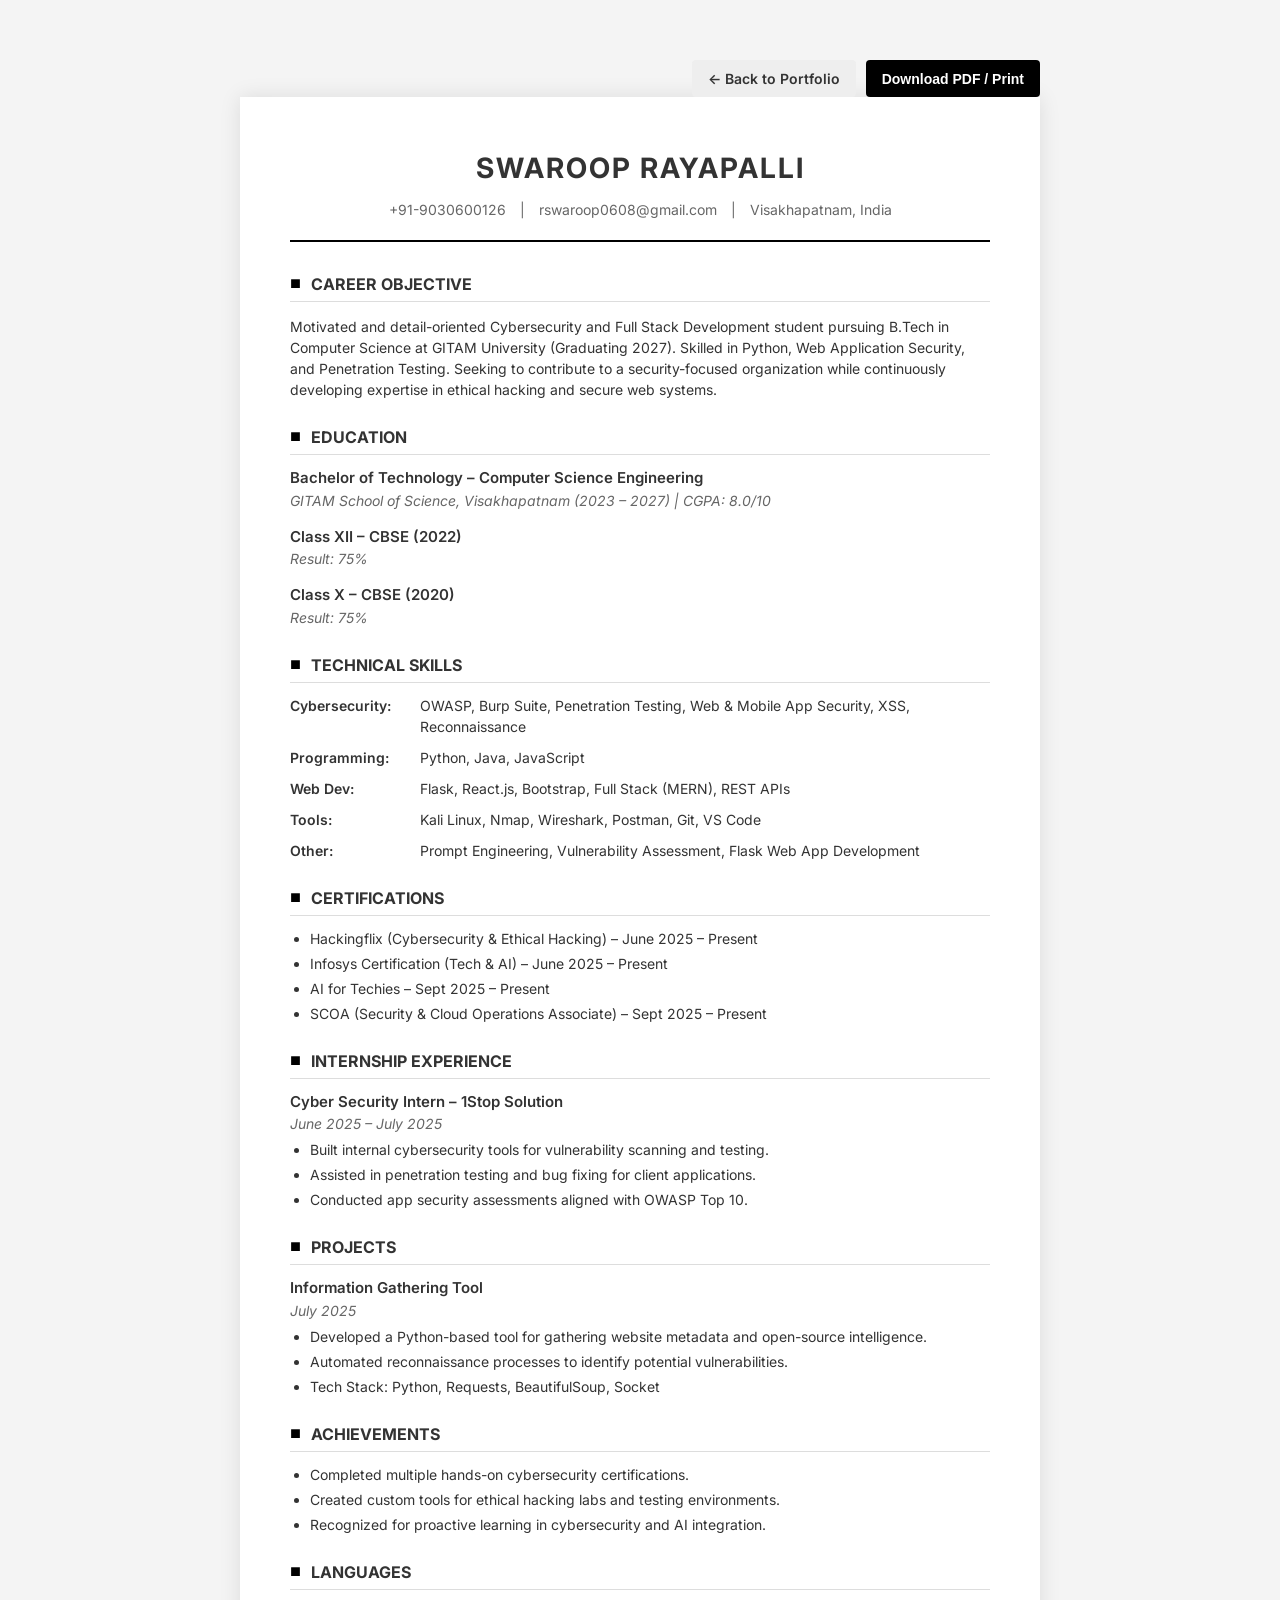
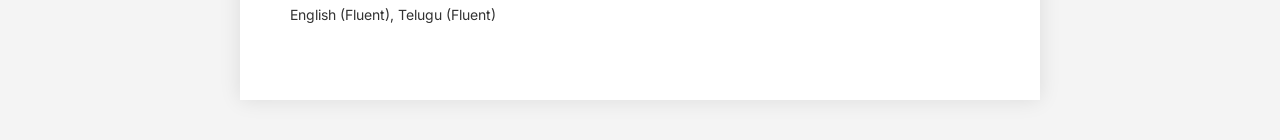
==== resume.html @ e4b13bf8 "Initial Commit" ====
<!DOCTYPE html>
<html lang="en">

<head>
    <meta charset="UTF-8">
    <meta name="viewport" content="width=device-width, initial-scale=1.0">
    <title>Resume | Swaroop Rayapalli</title>
    <link href="https://fonts.googleapis.com/css2?family=Inter:wght@400;500;600;700&display=swap" rel="stylesheet">
    <style>
        :root {
            --primary: #000;
            --text: #333;
            --light-text: #666;
            --border: #ddd;
        }

        * {
            box-sizing: border-box;
        }

        body {
            font-family: 'Inter', sans-serif;
            line-height: 1.5;
            color: var(--text);
            margin: 0;
            padding: 40px 20px;
            background: #f4f4f4;
        }

        .container {
            max-width: 800px;
            margin: 0 auto;
            background: #fff;
            padding: 50px;
            box-shadow: 0 0 20px rgba(0, 0, 0, 0.1);
        }

        header {
            text-align: center;
            border-bottom: 2px solid var(--primary);
            padding-bottom: 20px;
            margin-bottom: 30px;
        }

        h1 {
            margin: 0;
            font-size: 28px;
            text-transform: uppercase;
            letter-spacing: 2px;
        }

        .contact {
            margin-top: 10px;
            font-size: 14px;
            color: var(--light-text);
        }

        .contact span {
            margin: 0 10px;
        }

        section {
            margin-bottom: 25px;
        }

        h2 {
            font-size: 16px;
            text-transform: uppercase;
            border-bottom: 1px solid var(--border);
            padding-bottom: 5px;
            margin-bottom: 12px;
            display: flex;
            align-items: center;
        }

        h2::before {
            content: "■";
            margin-right: 10px;
            font-size: 12px;
            color: #000;
        }

        .item {
            margin-bottom: 15px;
        }

        .item-header {
            display: flex;
            justify-content: space-between;
            font-weight: 600;
            font-size: 15px;
        }

        .item-sub {
            font-style: italic;
            font-size: 14px;
            color: var(--light-text);
            margin-bottom: 5px;
        }

        ul {
            margin: 5px 0 0 20px;
            padding: 0;
            font-size: 14px;
        }

        li {
            margin-bottom: 4px;
        }

        .skills-grid {
            display: grid;
            grid-template-columns: 120px 1fr;
            gap: 10px;
            font-size: 14px;
        }

        .skill-cat {
            font-weight: 600;
        }

        .actions {
            max-width: 800px;
            margin: 20px auto 0;
            display: flex;
            justify-content: flex-end;
            gap: 10px;
        }

        .btn {
            padding: 8px 16px;
            border-radius: 4px;
            text-decoration: none;
            font-size: 14px;
            font-weight: 600;
            cursor: pointer;
            border: none;
        }

        .btn-print {
            background: #000;
            color: #fff;
        }

        .btn-back {
            background: #eee;
            color: #333;
        }

        @media print {
            body {
                background: #fff;
                padding: 0;
            }

            .container {
                box-shadow: none;
                padding: 0;
                width: 100%;
                max-width: 100%;
            }

            .actions {
                display: none;
            }
        }
    </style>
</head>

<body>

    <div class="actions">
        <a href="/" class="btn btn-back">← Back to Portfolio</a>
        <button onclick="window.print()" class="btn btn-print">Download PDF / Print</button>
    </div>

    <div class="container">
        <header>
            <h1>SWAROOP RAYAPALLI</h1>
            <div class="contact">
                +91-9030600126 <span>|</span> rswaroop0608@gmail.com <span>|</span> Visakhapatnam, India
            </div>
        </header>

        <section>
            <h2>CAREER OBJECTIVE</h2>
            <p style="font-size: 14px;">Motivated and detail-oriented Cybersecurity and Full Stack Development student
                pursuing B.Tech in Computer Science at GITAM University (Graduating 2027). Skilled in Python, Web
                Application Security, and Penetration Testing. Seeking to contribute to a security-focused organization
                while continuously developing expertise in ethical hacking and secure web systems.</p>
        </section>

        <section>
            <h2>EDUCATION</h2>
            <div class="item">
                <div class="item-header">
                    <span>Bachelor of Technology – Computer Science Engineering</span>
                </div>
                <div class="item-sub">GITAM School of Science, Visakhapatnam (2023 – 2027) | CGPA: 8.0/10</div>
            </div>
            <div class="item">
                <div class="item-header">Class XII – CBSE (2022)</div>
                <div class="item-sub">Result: 75%</div>
            </div>
            <div class="item">
                <div class="item-header">Class X – CBSE (2020)</div>
                <div class="item-sub">Result: 75%</div>
            </div>
        </section>

        <section>
            <h2>TECHNICAL SKILLS</h2>
            <div class="skills-grid">
                <div class="skill-cat">Cybersecurity:</div>
                <div>OWASP, Burp Suite, Penetration Testing, Web & Mobile App Security, XSS, Reconnaissance</div>

                <div class="skill-cat">Programming:</div>
                <div>Python, Java, JavaScript</div>

                <div class="skill-cat">Web Dev:</div>
                <div>Flask, React.js, Bootstrap, Full Stack (MERN), REST APIs</div>

                <div class="skill-cat">Tools:</div>
                <div>Kali Linux, Nmap, Wireshark, Postman, Git, VS Code</div>

                <div class="skill-cat">Other:</div>
                <div>Prompt Engineering, Vulnerability Assessment, Flask Web App Development</div>
            </div>
        </section>

        <section>
            <h2>CERTIFICATIONS</h2>
            <ul>
                <li>Hackingflix (Cybersecurity & Ethical Hacking) – June 2025 – Present</li>
                <li>Infosys Certification (Tech & AI) – June 2025 – Present</li>
                <li>AI for Techies – Sept 2025 – Present</li>
                <li>SCOA (Security & Cloud Operations Associate) – Sept 2025 – Present</li>
            </ul>
        </section>

        <section>
            <h2>INTERNSHIP EXPERIENCE</h2>
            <div class="item">
                <div class="item-header">Cyber Security Intern – 1Stop Solution</div>
                <div class="item-sub">June 2025 – July 2025</div>
                <ul>
                    <li>Built internal cybersecurity tools for vulnerability scanning and testing.</li>
                    <li>Assisted in penetration testing and bug fixing for client applications.</li>
                    <li>Conducted app security assessments aligned with OWASP Top 10.</li>
                </ul>
            </div>
        </section>

        <section>
            <h2>PROJECTS</h2>
            <div class="item">
                <div class="item-header">Information Gathering Tool</div>
                <div class="item-sub">July 2025</div>
                <ul>
                    <li>Developed a Python-based tool for gathering website metadata and open-source intelligence.</li>
                    <li>Automated reconnaissance processes to identify potential vulnerabilities.</li>
                    <li>Tech Stack: Python, Requests, BeautifulSoup, Socket</li>
                </ul>
            </div>
        </section>

        <section>
            <h2>ACHIEVEMENTS</h2>
            <ul>
                <li>Completed multiple hands-on cybersecurity certifications.</li>
                <li>Created custom tools for ethical hacking labs and testing environments.</li>
                <li>Recognized for proactive learning in cybersecurity and AI integration.</li>
            </ul>
        </section>

        <section>
            <h2>LANGUAGES</h2>
            <p style="font-size: 14px;">English (Fluent), Telugu (Fluent)</p>
        </section>
    </div>

</body>

</html>
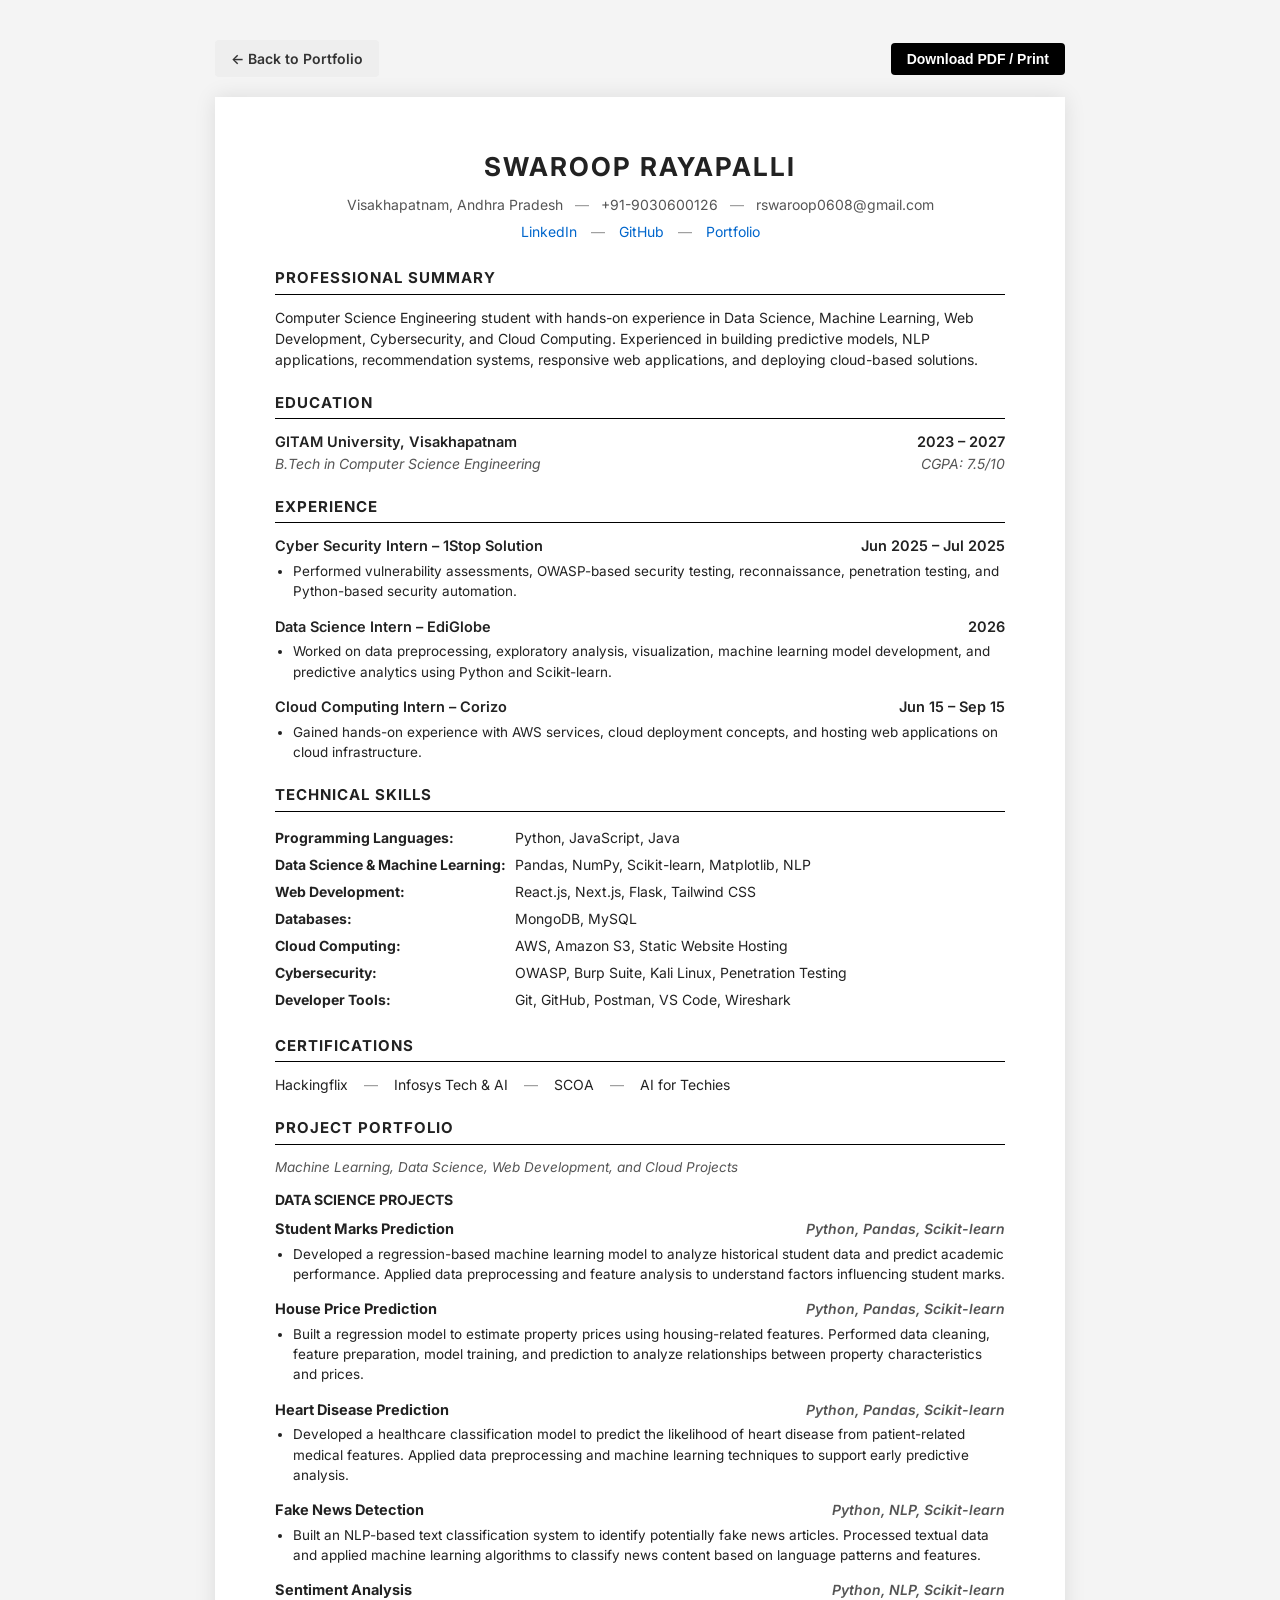
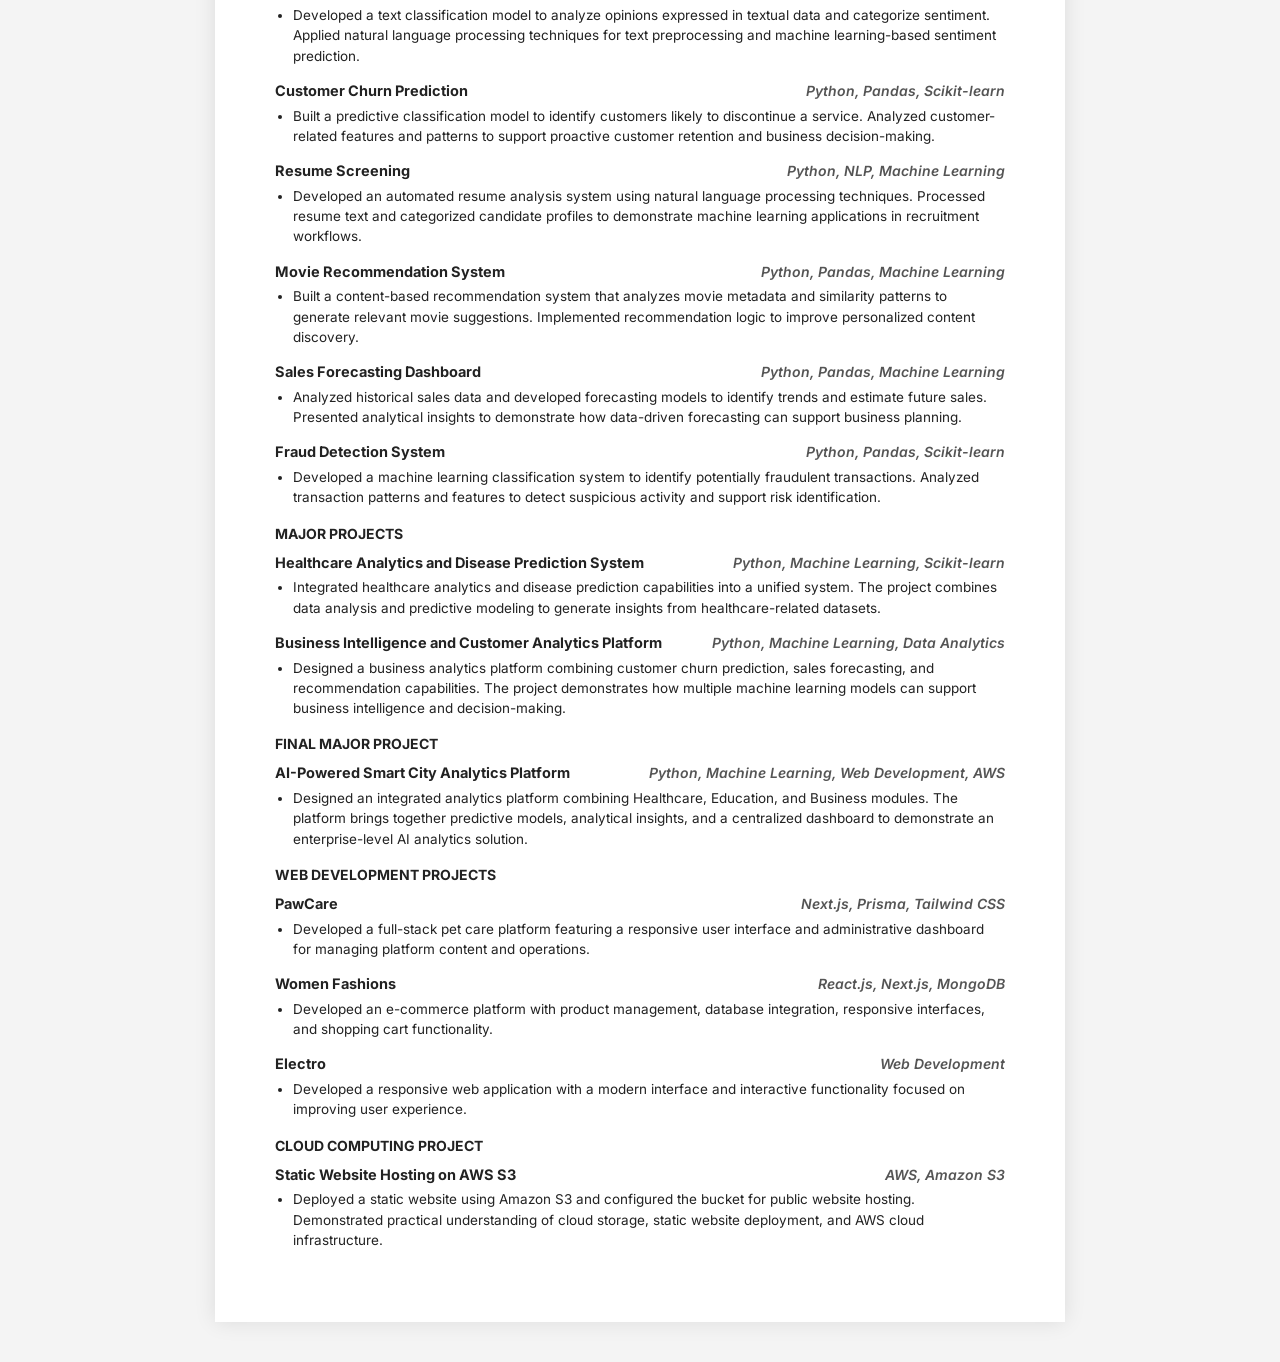
==== commit b89ef74d: "Restore original resume layout and content from document" ====
--- a/resume.html
+++ b/resume.html
@@ -1,284 +1,510 @@
-<!DOCTYPE html>
-<html lang="en">
-
-<head>
-    <meta charset="UTF-8">
-    <meta name="viewport" content="width=device-width, initial-scale=1.0">
-    <title>Resume | Swaroop Rayapalli</title>
-    <link href="https://fonts.googleapis.com/css2?family=Inter:wght@400;500;600;700&display=swap" rel="stylesheet">
-    <style>
-        :root {
-            --primary: #000;
-            --text: #333;
-            --light-text: #666;
-            --border: #ddd;
-        }
-
-        * {
-            box-sizing: border-box;
-        }
-
-        body {
-            font-family: 'Inter', sans-serif;
-            line-height: 1.5;
-            color: var(--text);
-            margin: 0;
-            padding: 40px 20px;
-            background: #f4f4f4;
-        }
-
-        .container {
-            max-width: 800px;
-            margin: 0 auto;
-            background: #fff;
-            padding: 50px;
-            box-shadow: 0 0 20px rgba(0, 0, 0, 0.1);
-        }
-
-        header {
-            text-align: center;
-            border-bottom: 2px solid var(--primary);
-            padding-bottom: 20px;
-            margin-bottom: 30px;
-        }
-
-        h1 {
-            margin: 0;
-            font-size: 28px;
-            text-transform: uppercase;
-            letter-spacing: 2px;
-        }
-
-        .contact {
-            margin-top: 10px;
-            font-size: 14px;
-            color: var(--light-text);
-        }
-
-        .contact span {
-            margin: 0 10px;
-        }
-
-        section {
-            margin-bottom: 25px;
-        }
-
-        h2 {
-            font-size: 16px;
-            text-transform: uppercase;
-            border-bottom: 1px solid var(--border);
-            padding-bottom: 5px;
-            margin-bottom: 12px;
-            display: flex;
-            align-items: center;
-        }
-
-        h2::before {
-            content: "■";
-            margin-right: 10px;
-            font-size: 12px;
-            color: #000;
-        }
-
-        .item {
-            margin-bottom: 15px;
-        }
-
-        .item-header {
-            display: flex;
-            justify-content: space-between;
-            font-weight: 600;
-            font-size: 15px;
-        }
-
-        .item-sub {
-            font-style: italic;
-            font-size: 14px;
-            color: var(--light-text);
-            margin-bottom: 5px;
-        }
-
-        ul {
-            margin: 5px 0 0 20px;
-            padding: 0;
-            font-size: 14px;
-        }
-
-        li {
-            margin-bottom: 4px;
-        }
-
-        .skills-grid {
-            display: grid;
-            grid-template-columns: 120px 1fr;
-            gap: 10px;
-            font-size: 14px;
-        }
-
-        .skill-cat {
-            font-weight: 600;
-        }
-
-        .actions {
-            max-width: 800px;
-            margin: 20px auto 0;
-            display: flex;
-            justify-content: flex-end;
-            gap: 10px;
-        }
-
-        .btn {
-            padding: 8px 16px;
-            border-radius: 4px;
-            text-decoration: none;
-            font-size: 14px;
-            font-weight: 600;
-            cursor: pointer;
-            border: none;
-        }
-
-        .btn-print {
-            background: #000;
-            color: #fff;
-        }
-
-        .btn-back {
-            background: #eee;
-            color: #333;
-        }
-
-        @media print {
-            body {
-                background: #fff;
-                padding: 0;
-            }
-
-            .container {
-                box-shadow: none;
-                padding: 0;
-                width: 100%;
-                max-width: 100%;
-            }
-
-            .actions {
-                display: none;
-            }
-        }
-    </style>
-</head>
-
-<body>
-
-    <div class="actions">
-        <a href="/" class="btn btn-back">← Back to Portfolio</a>
-        <button onclick="window.print()" class="btn btn-print">Download PDF / Print</button>
-    </div>
-
-    <div class="container">
-        <header>
-            <h1>SWAROOP RAYAPALLI</h1>
-            <div class="contact">
-                +91-9030600126 <span>|</span> rswaroop0608@gmail.com <span>|</span> Visakhapatnam, India
-            </div>
-        </header>
-
-        <section>
-            <h2>CAREER OBJECTIVE</h2>
-            <p style="font-size: 14px;">Motivated and detail-oriented Cybersecurity and Full Stack Development student
-                pursuing B.Tech in Computer Science at GITAM University (Graduating 2027). Skilled in Python, Web
-                Application Security, and Penetration Testing. Seeking to contribute to a security-focused organization
-                while continuously developing expertise in ethical hacking and secure web systems.</p>
-        </section>
-
-        <section>
-            <h2>EDUCATION</h2>
-            <div class="item">
-                <div class="item-header">
-                    <span>Bachelor of Technology – Computer Science Engineering</span>
-                </div>
-                <div class="item-sub">GITAM School of Science, Visakhapatnam (2023 – 2027) | CGPA: 8.0/10</div>
-            </div>
-            <div class="item">
-                <div class="item-header">Class XII – CBSE (2022)</div>
-                <div class="item-sub">Result: 75%</div>
-            </div>
-            <div class="item">
-                <div class="item-header">Class X – CBSE (2020)</div>
-                <div class="item-sub">Result: 75%</div>
-            </div>
-        </section>
-
-        <section>
-            <h2>TECHNICAL SKILLS</h2>
-            <div class="skills-grid">
-                <div class="skill-cat">Cybersecurity:</div>
-                <div>OWASP, Burp Suite, Penetration Testing, Web & Mobile App Security, XSS, Reconnaissance</div>
-
-                <div class="skill-cat">Programming:</div>
-                <div>Python, Java, JavaScript</div>
-
-                <div class="skill-cat">Web Dev:</div>
-                <div>Flask, React.js, Bootstrap, Full Stack (MERN), REST APIs</div>
-
-                <div class="skill-cat">Tools:</div>
-                <div>Kali Linux, Nmap, Wireshark, Postman, Git, VS Code</div>
-
-                <div class="skill-cat">Other:</div>
-                <div>Prompt Engineering, Vulnerability Assessment, Flask Web App Development</div>
-            </div>
-        </section>
-
-        <section>
-            <h2>CERTIFICATIONS</h2>
-            <ul>
-                <li>Hackingflix (Cybersecurity & Ethical Hacking) – June 2025 – Present</li>
-                <li>Infosys Certification (Tech & AI) – June 2025 – Present</li>
-                <li>AI for Techies – Sept 2025 – Present</li>
-                <li>SCOA (Security & Cloud Operations Associate) – Sept 2025 – Present</li>
-            </ul>
-        </section>
-
-        <section>
-            <h2>INTERNSHIP EXPERIENCE</h2>
-            <div class="item">
-                <div class="item-header">Cyber Security Intern – 1Stop Solution</div>
-                <div class="item-sub">June 2025 – July 2025</div>
-                <ul>
-                    <li>Built internal cybersecurity tools for vulnerability scanning and testing.</li>
-                    <li>Assisted in penetration testing and bug fixing for client applications.</li>
-                    <li>Conducted app security assessments aligned with OWASP Top 10.</li>
-                </ul>
-            </div>
-        </section>
-
-        <section>
-            <h2>PROJECTS</h2>
-            <div class="item">
-                <div class="item-header">Information Gathering Tool</div>
-                <div class="item-sub">July 2025</div>
-                <ul>
-                    <li>Developed a Python-based tool for gathering website metadata and open-source intelligence.</li>
-                    <li>Automated reconnaissance processes to identify potential vulnerabilities.</li>
-                    <li>Tech Stack: Python, Requests, BeautifulSoup, Socket</li>
-                </ul>
-            </div>
-        </section>
-
-        <section>
-            <h2>ACHIEVEMENTS</h2>
-            <ul>
-                <li>Completed multiple hands-on cybersecurity certifications.</li>
-                <li>Created custom tools for ethical hacking labs and testing environments.</li>
-                <li>Recognized for proactive learning in cybersecurity and AI integration.</li>
-            </ul>
-        </section>
-
-        <section>
-            <h2>LANGUAGES</h2>
-            <p style="font-size: 14px;">English (Fluent), Telugu (Fluent)</p>
-        </section>
-    </div>
-
-</body>
-
-</html>+<!DOCTYPE html>
+<html lang="en">
+
+<head>
+    <meta charset="UTF-8">
+    <meta name="viewport" content="width=device-width, initial-scale=1.0">
+    <title>Resume | Swaroop Rayapalli</title>
+    <link href="https://fonts.googleapis.com/css2?family=Inter:wght@400;500;600;700&display=swap" rel="stylesheet">
+    <style>
+        :root {
+            --primary: #000;
+            --text: #222;
+            --light-text: #555;
+            --border: #ccc;
+            --link: #0066cc;
+        }
+
+        * {
+            box-sizing: border-box;
+        }
+
+        body {
+            font-family: 'Inter', sans-serif;
+            line-height: 1.5;
+            color: var(--text);
+            margin: 0;
+            padding: 40px 20px;
+            background: #f4f4f4;
+        }
+
+        .container {
+            max-width: 850px;
+            margin: 0 auto;
+            background: #fff;
+            padding: 50px 60px;
+            box-shadow: 0 0 20px rgba(0, 0, 0, 0.1);
+        }
+
+        header {
+            text-align: center;
+            margin-bottom: 25px;
+        }
+
+        h1 {
+            margin: 0 0 8px 0;
+            font-size: 26px;
+            text-transform: uppercase;
+            letter-spacing: 2px;
+            font-weight: 700;
+        }
+
+        .contact-line {
+            font-size: 14px;
+            color: var(--light-text);
+            margin-bottom: 6px;
+        }
+
+        .contact-line span {
+            margin: 0 8px;
+            color: #999;
+        }
+
+        .links-line {
+            font-size: 14px;
+        }
+
+        .links-line a {
+            color: var(--link);
+            text-decoration: none;
+        }
+
+        .links-line a:hover {
+            text-decoration: underline;
+        }
+
+        .links-line span {
+            margin: 0 10px;
+            color: #999;
+        }
+
+        section {
+            margin-bottom: 22px;
+        }
+
+        h2 {
+            font-size: 15px;
+            text-transform: uppercase;
+            border-bottom: 1px solid #000;
+            padding-bottom: 4px;
+            margin-bottom: 12px;
+            letter-spacing: 1px;
+            font-weight: 700;
+        }
+
+        .item {
+            margin-bottom: 14px;
+        }
+
+        .item-header {
+            display: flex;
+            justify-content: space-between;
+            font-weight: 600;
+            font-size: 14.5px;
+        }
+
+        .item-sub {
+            display: flex;
+            justify-content: space-between;
+            font-style: italic;
+            font-size: 14px;
+            color: var(--light-text);
+            margin-bottom: 4px;
+        }
+
+        .project-title {
+            font-weight: 700;
+            font-size: 14.5px;
+        }
+
+        .project-tech {
+            font-style: italic;
+            font-size: 14px;
+            color: var(--light-text);
+        }
+
+        ul {
+            margin: 4px 0 0 18px;
+            padding: 0;
+            font-size: 13.5px;
+        }
+
+        li {
+            margin-bottom: 3px;
+        }
+
+        .skills-table {
+            width: 100%;
+            font-size: 14px;
+            border-collapse: collapse;
+        }
+
+        .skills-table td {
+            padding: 3px 0;
+            vertical-align: top;
+        }
+
+        .skills-table .cat {
+            font-weight: 700;
+            width: 240px;
+        }
+
+        .cert-line {
+            font-size: 14px;
+        }
+
+        .cert-line span {
+            margin: 0 12px;
+            color: #999;
+        }
+
+        .actions {
+            max-width: 850px;
+            margin: 0 auto 20px;
+            display: flex;
+            justify-content: space-between;
+            align-items: center;
+        }
+
+        .btn {
+            padding: 8px 16px;
+            border-radius: 4px;
+            text-decoration: none;
+            font-size: 14px;
+            font-weight: 600;
+            cursor: pointer;
+            border: none;
+        }
+
+        .btn-print {
+            background: #000;
+            color: #fff;
+        }
+
+        .btn-back {
+            background: #eee;
+            color: #333;
+        }
+
+        @media print {
+            body {
+                background: #fff;
+                padding: 0;
+            }
+
+            .container {
+                box-shadow: none;
+                padding: 0;
+                width: 100%;
+                max-width: 100%;
+            }
+
+            .actions {
+                display: none;
+            }
+        }
+    </style>
+</head>
+
+<body>
+
+    <div class="actions">
+        <a href="/" class="btn btn-back">← Back to Portfolio</a>
+        <button onclick="window.print()" class="btn btn-print">Download PDF / Print</button>
+    </div>
+
+    <div class="container">
+        <header>
+            <h1>SWAROOP RAYAPALLI</h1>
+            <div class="contact-line">
+                Visakhapatnam, Andhra Pradesh <span>—</span> +91-9030600126 <span>—</span> rswaroop0608@gmail.com
+            </div>
+            <div class="links-line">
+                <a href="https://www.linkedin.com/in/swaroop-rayapalli-aa8682293" target="_blank">LinkedIn</a>
+                <span>—</span>
+                <a href="https://github.com/Swaroop-Rayapalli" target="_blank">GitHub</a>
+                <span>—</span>
+                <a href="https://swaroop-rayapalli.vercel.app" target="_blank">Portfolio</a>
+            </div>
+        </header>
+
+        <section>
+            <h2>PROFESSIONAL SUMMARY</h2>
+            <p style="font-size: 14px; margin: 0;">Computer Science Engineering student with hands-on experience in Data Science, Machine Learning, Web Development, Cybersecurity, and Cloud Computing. Experienced in building predictive models, NLP applications, recommendation systems, responsive web applications, and deploying cloud-based solutions.</p>
+        </section>
+
+        <section>
+            <h2>EDUCATION</h2>
+            <div class="item">
+                <div class="item-header">
+                    <span>GITAM University, Visakhapatnam</span>
+                    <span>2023 – 2027</span>
+                </div>
+                <div class="item-sub">
+                    <span>B.Tech in Computer Science Engineering</span>
+                    <span>CGPA: 7.5/10</span>
+                </div>
+            </div>
+        </section>
+
+        <section>
+            <h2>EXPERIENCE</h2>
+            <div class="item">
+                <div class="item-header">
+                    <span>Cyber Security Intern – 1Stop Solution</span>
+                    <span>Jun 2025 – Jul 2025</span>
+                </div>
+                <ul>
+                    <li>Performed vulnerability assessments, OWASP-based security testing, reconnaissance, penetration testing, and Python-based security automation.</li>
+                </ul>
+            </div>
+            <div class="item">
+                <div class="item-header">
+                    <span>Data Science Intern – EdiGlobe</span>
+                    <span>2026</span>
+                </div>
+                <ul>
+                    <li>Worked on data preprocessing, exploratory analysis, visualization, machine learning model development, and predictive analytics using Python and Scikit-learn.</li>
+                </ul>
+            </div>
+            <div class="item">
+                <div class="item-header">
+                    <span>Cloud Computing Intern – Corizo</span>
+                    <span>Jun 15 – Sep 15</span>
+                </div>
+                <ul>
+                    <li>Gained hands-on experience with AWS services, cloud deployment concepts, and hosting web applications on cloud infrastructure.</li>
+                </ul>
+            </div>
+        </section>
+
+        <section>
+            <h2>TECHNICAL SKILLS</h2>
+            <table class="skills-table">
+                <tr>
+                    <td class="cat">Programming Languages:</td>
+                    <td>Python, JavaScript, Java</td>
+                </tr>
+                <tr>
+                    <td class="cat">Data Science & Machine Learning:</td>
+                    <td>Pandas, NumPy, Scikit-learn, Matplotlib, NLP</td>
+                </tr>
+                <tr>
+                    <td class="cat">Web Development:</td>
+                    <td>React.js, Next.js, Flask, Tailwind CSS</td>
+                </tr>
+                <tr>
+                    <td class="cat">Databases:</td>
+                    <td>MongoDB, MySQL</td>
+                </tr>
+                <tr>
+                    <td class="cat">Cloud Computing:</td>
+                    <td>AWS, Amazon S3, Static Website Hosting</td>
+                </tr>
+                <tr>
+                    <td class="cat">Cybersecurity:</td>
+                    <td>OWASP, Burp Suite, Kali Linux, Penetration Testing</td>
+                </tr>
+                <tr>
+                    <td class="cat">Developer Tools:</td>
+                    <td>Git, GitHub, Postman, VS Code, Wireshark</td>
+                </tr>
+            </table>
+        </section>
+
+        <section>
+            <h2>CERTIFICATIONS</h2>
+            <div class="cert-line">
+                Hackingflix <span>—</span> Infosys Tech & AI <span>—</span> SCOA <span>—</span> AI for Techies
+            </div>
+        </section>
+
+        <section>
+            <h2>PROJECT PORTFOLIO</h2>
+            <p style="font-size: 13.5px; font-style: italic; color: var(--light-text); margin: 0 0 12px 0;">Machine Learning, Data Science, Web Development, and Cloud Projects</p>
+            
+            <h3 style="font-size: 14px; text-transform: uppercase; margin: 10px 0 8px 0; font-weight: 700;">DATA SCIENCE PROJECTS</h3>
+            
+            <div class="item">
+                <div class="item-header">
+                    <span class="project-title">Student Marks Prediction</span>
+                    <span class="project-tech">Python, Pandas, Scikit-learn</span>
+                </div>
+                <ul>
+                    <li>Developed a regression-based machine learning model to analyze historical student data and predict academic performance. Applied data preprocessing and feature analysis to understand factors influencing student marks.</li>
+                </ul>
+            </div>
+
+            <div class="item">
+                <div class="item-header">
+                    <span class="project-title">House Price Prediction</span>
+                    <span class="project-tech">Python, Pandas, Scikit-learn</span>
+                </div>
+                <ul>
+                    <li>Built a regression model to estimate property prices using housing-related features. Performed data cleaning, feature preparation, model training, and prediction to analyze relationships between property characteristics and prices.</li>
+                </ul>
+            </div>
+
+            <div class="item">
+                <div class="item-header">
+                    <span class="project-title">Heart Disease Prediction</span>
+                    <span class="project-tech">Python, Pandas, Scikit-learn</span>
+                </div>
+                <ul>
+                    <li>Developed a healthcare classification model to predict the likelihood of heart disease from patient-related medical features. Applied data preprocessing and machine learning techniques to support early predictive analysis.</li>
+                </ul>
+            </div>
+
+            <div class="item">
+                <div class="item-header">
+                    <span class="project-title">Fake News Detection</span>
+                    <span class="project-tech">Python, NLP, Scikit-learn</span>
+                </div>
+                <ul>
+                    <li>Built an NLP-based text classification system to identify potentially fake news articles. Processed textual data and applied machine learning algorithms to classify news content based on language patterns and features.</li>
+                </ul>
+            </div>
+
+            <div class="item">
+                <div class="item-header">
+                    <span class="project-title">Sentiment Analysis</span>
+                    <span class="project-tech">Python, NLP, Scikit-learn</span>
+                </div>
+                <ul>
+                    <li>Developed a text classification model to analyze opinions expressed in textual data and categorize sentiment. Applied natural language processing techniques for text preprocessing and machine learning-based sentiment prediction.</li>
+                </ul>
+            </div>
+
+            <div class="item">
+                <div class="item-header">
+                    <span class="project-title">Customer Churn Prediction</span>
+                    <span class="project-tech">Python, Pandas, Scikit-learn</span>
+                </div>
+                <ul>
+                    <li>Built a predictive classification model to identify customers likely to discontinue a service. Analyzed customer-related features and patterns to support proactive customer retention and business decision-making.</li>
+                </ul>
+            </div>
+
+            <div class="item">
+                <div class="item-header">
+                    <span class="project-title">Resume Screening</span>
+                    <span class="project-tech">Python, NLP, Machine Learning</span>
+                </div>
+                <ul>
+                    <li>Developed an automated resume analysis system using natural language processing techniques. Processed resume text and categorized candidate profiles to demonstrate machine learning applications in recruitment workflows.</li>
+                </ul>
+            </div>
+
+            <div class="item">
+                <div class="item-header">
+                    <span class="project-title">Movie Recommendation System</span>
+                    <span class="project-tech">Python, Pandas, Machine Learning</span>
+                </div>
+                <ul>
+                    <li>Built a content-based recommendation system that analyzes movie metadata and similarity patterns to generate relevant movie suggestions. Implemented recommendation logic to improve personalized content discovery.</li>
+                </ul>
+            </div>
+
+            <div class="item">
+                <div class="item-header">
+                    <span class="project-title">Sales Forecasting Dashboard</span>
+                    <span class="project-tech">Python, Pandas, Machine Learning</span>
+                </div>
+                <ul>
+                    <li>Analyzed historical sales data and developed forecasting models to identify trends and estimate future sales. Presented analytical insights to demonstrate how data-driven forecasting can support business planning.</li>
+                </ul>
+            </div>
+
+            <div class="item">
+                <div class="item-header">
+                    <span class="project-title">Fraud Detection System</span>
+                    <span class="project-tech">Python, Pandas, Scikit-learn</span>
+                </div>
+                <ul>
+                    <li>Developed a machine learning classification system to identify potentially fraudulent transactions. Analyzed transaction patterns and features to detect suspicious activity and support risk identification.</li>
+                </ul>
+            </div>
+
+            <h3 style="font-size: 14px; text-transform: uppercase; margin: 15px 0 8px 0; font-weight: 700;">MAJOR PROJECTS</h3>
+
+            <div class="item">
+                <div class="item-header">
+                    <span class="project-title">Healthcare Analytics and Disease Prediction System</span>
+                    <span class="project-tech">Python, Machine Learning, Scikit-learn</span>
+                </div>
+                <ul>
+                    <li>Integrated healthcare analytics and disease prediction capabilities into a unified system. The project combines data analysis and predictive modeling to generate insights from healthcare-related datasets.</li>
+                </ul>
+            </div>
+
+            <div class="item">
+                <div class="item-header">
+                    <span class="project-title">Business Intelligence and Customer Analytics Platform</span>
+                    <span class="project-tech">Python, Machine Learning, Data Analytics</span>
+                </div>
+                <ul>
+                    <li>Designed a business analytics platform combining customer churn prediction, sales forecasting, and recommendation capabilities. The project demonstrates how multiple machine learning models can support business intelligence and decision-making.</li>
+                </ul>
+            </div>
+
+            <h3 style="font-size: 14px; text-transform: uppercase; margin: 15px 0 8px 0; font-weight: 700;">FINAL MAJOR PROJECT</h3>
+
+            <div class="item">
+                <div class="item-header">
+                    <span class="project-title">AI-Powered Smart City Analytics Platform</span>
+                    <span class="project-tech">Python, Machine Learning, Web Development, AWS</span>
+                </div>
+                <ul>
+                    <li>Designed an integrated analytics platform combining Healthcare, Education, and Business modules. The platform brings together predictive models, analytical insights, and a centralized dashboard to demonstrate an enterprise-level AI analytics solution.</li>
+                </ul>
+            </div>
+
+            <h3 style="font-size: 14px; text-transform: uppercase; margin: 15px 0 8px 0; font-weight: 700;">WEB DEVELOPMENT PROJECTS</h3>
+
+            <div class="item">
+                <div class="item-header">
+                    <span class="project-title">PawCare</span>
+                    <span class="project-tech">Next.js, Prisma, Tailwind CSS</span>
+                </div>
+                <ul>
+                    <li>Developed a full-stack pet care platform featuring a responsive user interface and administrative dashboard for managing platform content and operations.</li>
+                </ul>
+            </div>
+
+            <div class="item">
+                <div class="item-header">
+                    <span class="project-title">Women Fashions</span>
+                    <span class="project-tech">React.js, Next.js, MongoDB</span>
+                </div>
+                <ul>
+                    <li>Developed an e-commerce platform with product management, database integration, responsive interfaces, and shopping cart functionality.</li>
+                </ul>
+            </div>
+
+            <div class="item">
+                <div class="item-header">
+                    <span class="project-title">Electro</span>
+                    <span class="project-tech">Web Development</span>
+                </div>
+                <ul>
+                    <li>Developed a responsive web application with a modern interface and interactive functionality focused on improving user experience.</li>
+                </ul>
+            </div>
+
+            <h3 style="font-size: 14px; text-transform: uppercase; margin: 15px 0 8px 0; font-weight: 700;">CLOUD COMPUTING PROJECT</h3>
+
+            <div class="item">
+                <div class="item-header">
+                    <span class="project-title">Static Website Hosting on AWS S3</span>
+                    <span class="project-tech">AWS, Amazon S3</span>
+                </div>
+                <ul>
+                    <li>Deployed a static website using Amazon S3 and configured the bucket for public website hosting. Demonstrated practical understanding of cloud storage, static website deployment, and AWS cloud infrastructure.</li>
+                </ul>
+            </div>
+        </section>
+    </div>
+
+</body>
+
+</html>
